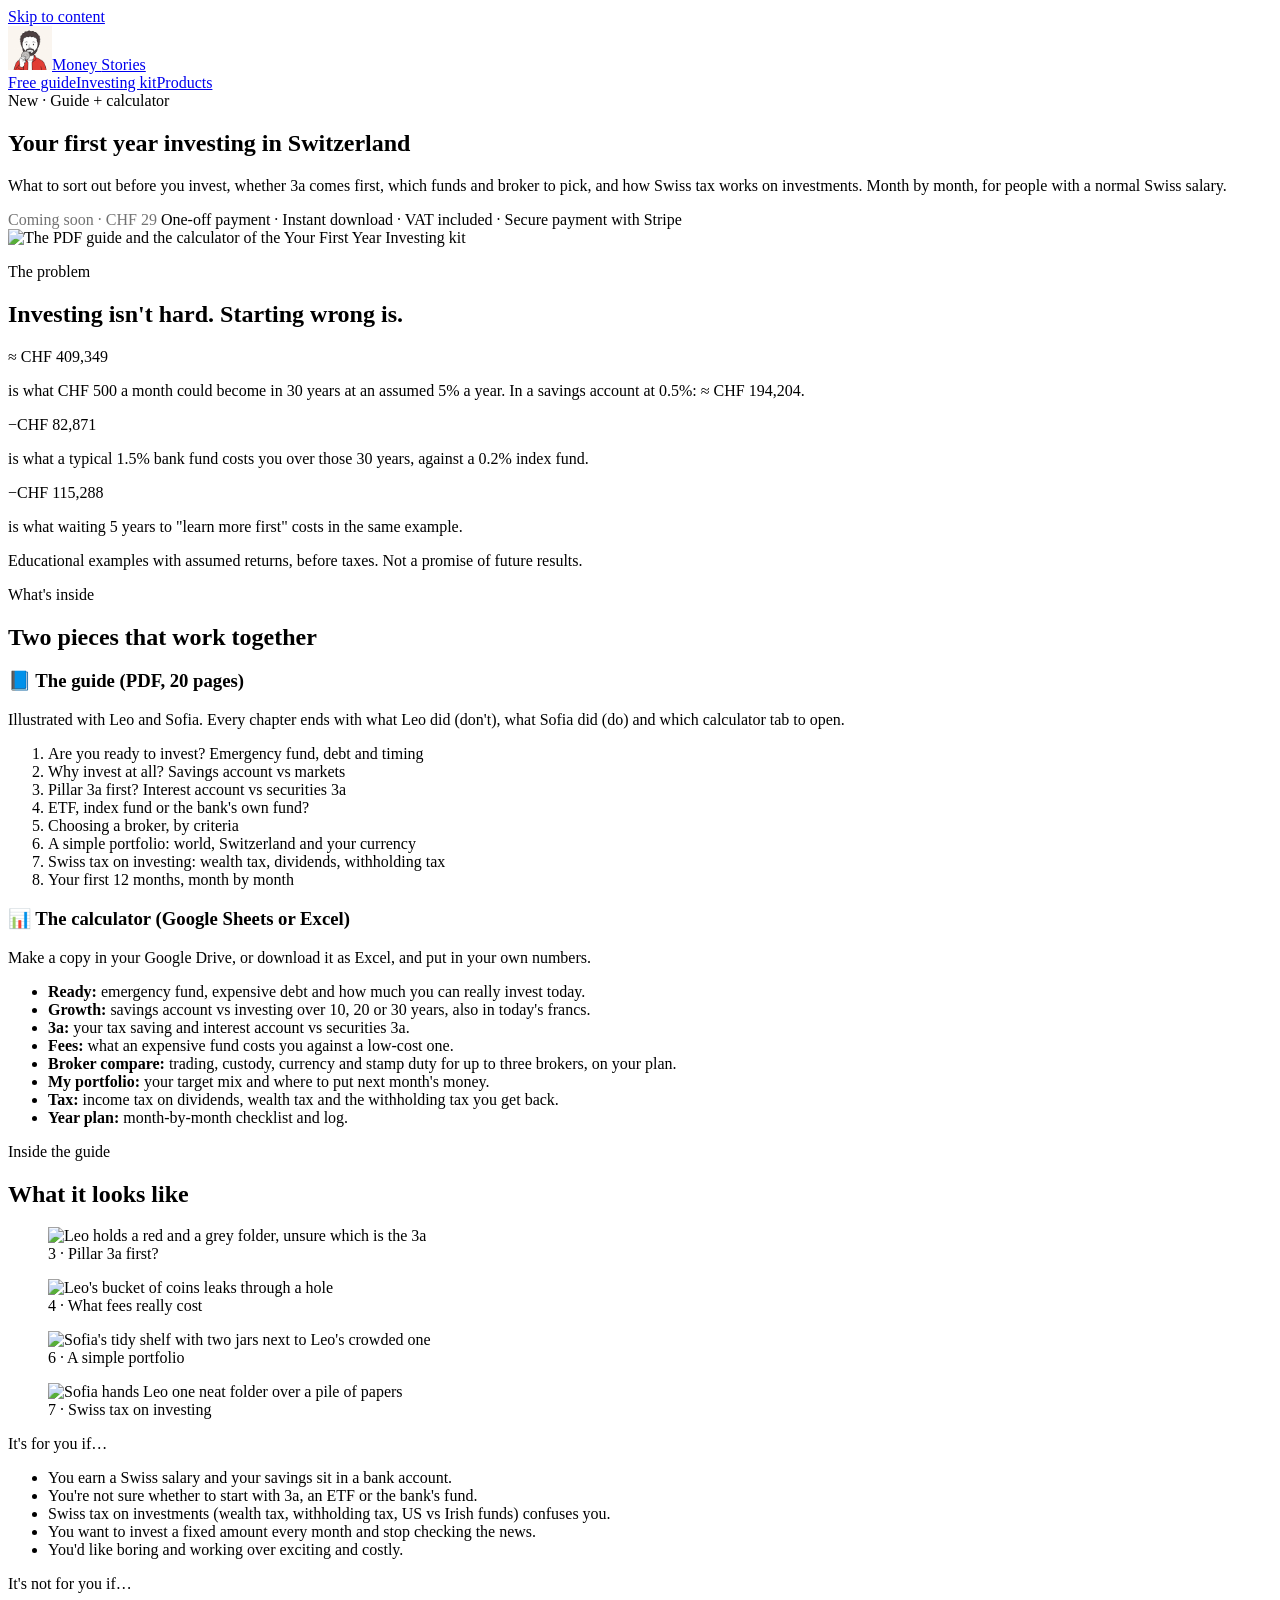
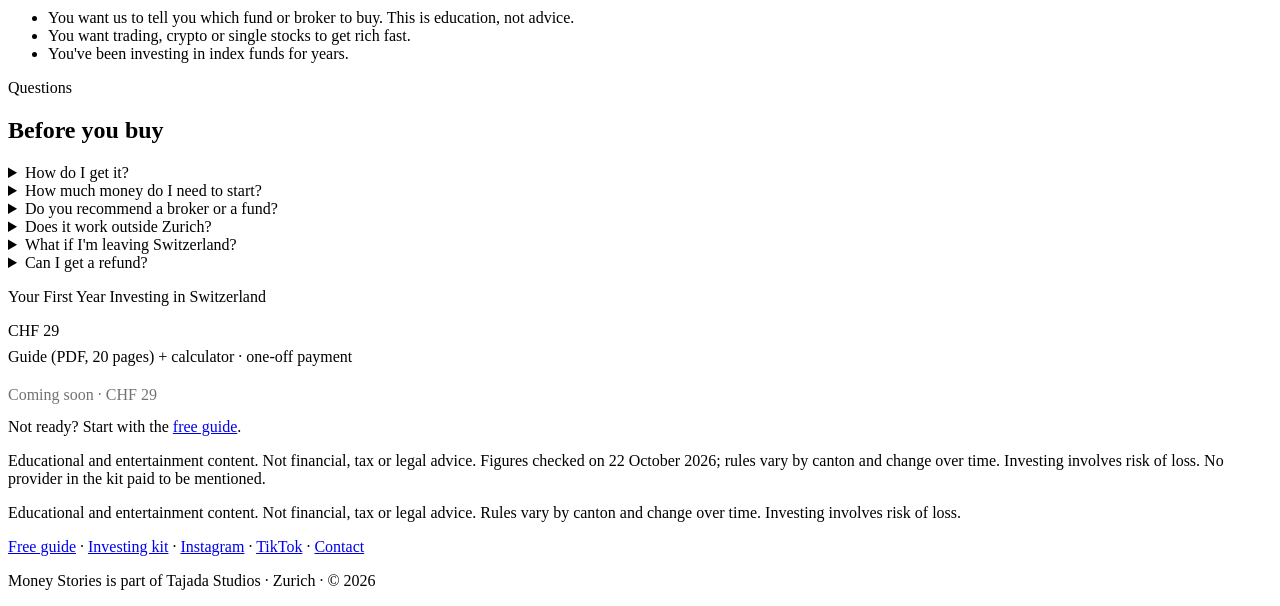
==== public/first-year-investing/index.html @ eb044dd4 "Move site to Netlify layout; add free guide, investing kit and protected download page - public/ hol" ====
<!doctype html>
<html lang="en">
<head>
<meta charset="utf-8">
<meta name="viewport" content="width=device-width, initial-scale=1">
<title>Your First Year Investing in Switzerland · Money Stories</title>
<meta name="description" content="Illustrated guide + calculator to start investing with a Swiss salary: emergency fund, pillar 3a, fees, choosing a broker, a simple portfolio, Swiss tax and a month-by-month plan.">
<link rel="canonical" href="https://money-stories.ch/first-year-investing/">
<meta property="og:type" content="product">
<meta property="og:site_name" content="Money Stories">
<meta property="og:title" content="Your First Year Investing in Switzerland · Money Stories">
<meta property="og:description" content="Illustrated guide + calculator to start investing with a Swiss salary: emergency fund, pillar 3a, fees, choosing a broker, a simple portfolio, Swiss tax and a month-by-month plan.">
<meta property="og:url" content="https://money-stories.ch/first-year-investing/">
<meta property="og:image" content="https://money-stories.ch/img/kit/og-kit.jpg">
<meta name="twitter:card" content="summary_large_image">
<meta name="theme-color" content="#F6F3EC">
<link rel="icon" href="/assets/img/favicon.png">
<link rel="apple-touch-icon" href="/assets/img/apple-touch-icon.png">
<link rel="preload" href="/assets/fonts/anton.woff2" as="font" type="font/woff2" crossorigin>
<link rel="stylesheet" href="/css/site.css">
</head>
<body>
<a class="skip" href="#content">Skip to content</a>
<div class="wrap">
  <header class="site-header">
    <a class="logo" href="/"><img src="/assets/img/avatar.jpg" alt="" width="44" height="44">Money <span>Stories</span></a>
    <nav class="site-nav" aria-label="Main"><a href="/start/">Free guide</a><a href="/first-year-investing/" aria-current="page">Investing kit</a><a href="/products/">Products</a></nav>
  </header>
</div>
<main id="content">
<section class="kit-hero">
  <div class="wrap kit-hero-grid">
    <div>
      <span class="pill">New · Guide + calculator</span>
      <h1>Your first year <span class="mark">investing</span> in Switzerland</h1>
      <p class="lead">What to sort out before you invest, whether 3a comes first, which funds and broker to pick, and how Swiss tax works on investments. Month by month, for people with a normal Swiss salary.</p>
      <div class="kit-buy"><span class="btn btn--big" aria-disabled="true" style="opacity:.55;cursor:default">Coming soon · CHF 29</span>
        <span class="kit-note">One-off payment · Instant download · VAT included · Secure payment with Stripe</span></div>
    </div>
    <img src="/img/kit/kit-wide.webp" alt="The PDF guide and the calculator of the Your First Year Investing kit" width="1400" height="875">
  </div>
</section>

<section class="section">
  <div class="wrap">
    <p class="eyebrow">The problem</p>
    <h2>Investing isn't hard. <span class="mark">Starting wrong is.</span></h2>
    <div class="kit-facts">
      <div class="card card-pad"><span class="num">≈&nbsp;CHF&nbsp;409,349</span><p>is what CHF 500 a month could become in 30 years at an assumed 5% a year. In a savings account at 0.5%: ≈&nbsp;CHF&nbsp;194,204.</p></div>
      <div class="card card-pad"><span class="num loss">−CHF&nbsp;82,871</span><p>is what a typical 1.5% bank fund costs you over those 30 years, against a 0.2% index fund.</p></div>
      <div class="card card-pad"><span class="num loss">−CHF&nbsp;115,288</span><p>is what waiting 5 years to "learn more first" costs in the same example.</p></div>
    </div>
    <p class="kit-note" style="margin-top:16px">Educational examples with assumed returns, before taxes. Not a promise of future results.</p>
  </div>
</section>

<section class="section alt">
  <div class="wrap">
    <p class="eyebrow">What's inside</p>
    <h2>Two pieces that <span class="mark">work together</span></h2>
    <div class="kit-two">
      <div class="card card-pad">
        <h3>📘 The guide (PDF, 20 pages)</h3>
        <p class="muted">Illustrated with Leo and Sofia. Every chapter ends with what Leo did (don't), what Sofia did (do) and which calculator tab to open.</p>
        <ol class="kit-list"><li>Are you ready to invest? Emergency fund, debt and timing</li><li>Why invest at all? Savings account vs markets</li><li>Pillar 3a first? Interest account vs securities 3a</li><li>ETF, index fund or the bank's own fund?</li><li>Choosing a broker, by criteria</li><li>A simple portfolio: world, Switzerland and your currency</li><li>Swiss tax on investing: wealth tax, dividends, withholding tax</li><li>Your first 12 months, month by month</li></ol>
      </div>
      <div class="card card-pad">
        <h3>📊 The calculator (Google Sheets or Excel)</h3>
        <p class="muted">Make a copy in your Google Drive, or download it as Excel, and put in your own numbers.</p>
        <ul class="kit-list"><li><strong>Ready:</strong> emergency fund, expensive debt and how much you can really invest today.</li><li><strong>Growth:</strong> savings account vs investing over 10, 20 or 30 years, also in today's francs.</li><li><strong>3a:</strong> your tax saving and interest account vs securities 3a.</li><li><strong>Fees:</strong> what an expensive fund costs you against a low-cost one.</li><li><strong>Broker compare:</strong> trading, custody, currency and stamp duty for up to three brokers, on your plan.</li><li><strong>My portfolio:</strong> your target mix and where to put next month's money.</li><li><strong>Tax:</strong> income tax on dividends, wealth tax and the withholding tax you get back.</li><li><strong>Year plan:</strong> month-by-month checklist and log.</li></ul>
      </div>
    </div>
  </div>
</section>

<section class="section">
  <div class="wrap">
    <p class="eyebrow">Inside the guide</p>
    <h2>What it <span class="mark">looks like</span></h2>
    <div class="kit-gallery"><figure class="card"><img src="/img/kit/ch3.webp" alt="Leo holds a red and a grey folder, unsure which is the 3a" width="1200" height="805" loading="lazy"><figcaption>3 · Pillar 3a first?</figcaption></figure><figure class="card"><img src="/img/kit/ch4.webp" alt="Leo's bucket of coins leaks through a hole" width="1200" height="805" loading="lazy"><figcaption>4 · What fees really cost</figcaption></figure><figure class="card"><img src="/img/kit/ch6.webp" alt="Sofia's tidy shelf with two jars next to Leo's crowded one" width="1200" height="805" loading="lazy"><figcaption>6 · A simple portfolio</figcaption></figure><figure class="card"><img src="/img/kit/ch7.webp" alt="Sofia hands Leo one neat folder over a pile of papers" width="1200" height="805" loading="lazy"><figcaption>7 · Swiss tax on investing</figcaption></figure></div>
  </div>
</section>

<section class="section alt">
  <div class="wrap kit-two">
    <div>
      <p class="eyebrow">It's for you if…</p>
      <ul class="kit-list kit-yes">
        <li>You earn a Swiss salary and your savings sit in a bank account.</li>
        <li>You're not sure whether to start with 3a, an ETF or the bank's fund.</li>
        <li>Swiss tax on investments (wealth tax, withholding tax, US vs Irish funds) confuses you.</li>
        <li>You want to invest a fixed amount every month and stop checking the news.</li>
        <li>You'd like boring and working over exciting and costly.</li>
      </ul>
    </div>
    <div>
      <p class="eyebrow">It's not for you if…</p>
      <ul class="kit-list kit-no">
        <li>You want us to tell you which fund or broker to buy. This is education, not advice.</li>
        <li>You want trading, crypto or single stocks to get rich fast.</li>
        <li>You've been investing in index funds for years.</li>
      </ul>
    </div>
  </div>
</section>

<section class="section">
  <div class="wrap narrow">
    <p class="eyebrow">Questions</p>
    <h2>Before you <span class="mark">buy</span></h2>
    <details><summary>How do I get it?</summary><p>Right after paying you land on your download page: the PDF guide and the calculator (copy it to Google Sheets or download it as Excel). The link is also in your Stripe receipt.</p></details>
    <details><summary>How much money do I need to start?</summary><p>None to read it. The examples use CHF 500 a month, but every number in the calculator is yours to change.</p></details>
    <details><summary>Do you recommend a broker or a fund?</summary><p>No. You get the criteria and a calculator to compare on your own plan. We keep a separate, up-to-date broker comparison on money-stories.ch.</p></details>
    <details><summary>Does it work outside Zurich?</summary><p>Yes. The rules are Swiss; where a canton matters (tax rates, wealth-tax allowances, filing thresholds) the guide says so and the calculator lets you enter your canton's numbers.</p></details>
    <details><summary>What if I'm leaving Switzerland?</summary><p>The guide covers what happens to your 3a and pension fund when you leave, and why the currency you'll retire in matters.</p></details>
    <details><summary>Can I get a refund?</summary><p>It's a digital download, available immediately. If something doesn't work, write to <a class="link" href="mailto:kikotajada@gmail.com">kikotajada@gmail.com</a> and we'll sort it out.</p></details>
  </div>
</section>

<section class="section">
  <div class="wrap">
    <div class="card price-card">
      <p class="eyebrow">Your First Year Investing in Switzerland</p>
      <span class="num">CHF 29</span>
      <p class="muted" style="margin:8px 0 20px">Guide (PDF, 20 pages) + calculator · one-off payment</p>
      <span class="btn btn--big" aria-disabled="true" style="opacity:.55;cursor:default">Coming soon · CHF 29</span>
      <p class="kit-note" style="margin-top:14px">Not ready? Start with the <a class="link" href="/start/">free guide</a>.</p>
    </div>
    <p class="disclaimer">Educational and entertainment content. Not financial, tax or legal advice. Figures checked on 22 October 2026; rules vary by canton and change over time. Investing involves risk of loss. No provider in the kit paid to be mentioned.</p>
  </div>
</section>
</main>
<div class="wrap">
  <footer class="site-footer">
    <p>Educational and entertainment content. Not financial, tax or legal advice. Rules vary by canton and change over time. Investing involves risk of loss.</p>
    <p><a href="/start/">Free guide</a> · <a href="/first-year-investing/">Investing kit</a> · <a href="https://www.instagram.com/money_stories.ch/" rel="noopener">Instagram</a> · <a href="https://www.tiktok.com/@money_stories.ch" rel="noopener">TikTok</a> · <a href="mailto:kikotajada@gmail.com">Contact</a></p>
    <p>Money Stories is part of Tajada Studios · Zurich · © 2026</p>
  </footer>
</div>
</body>
</html>
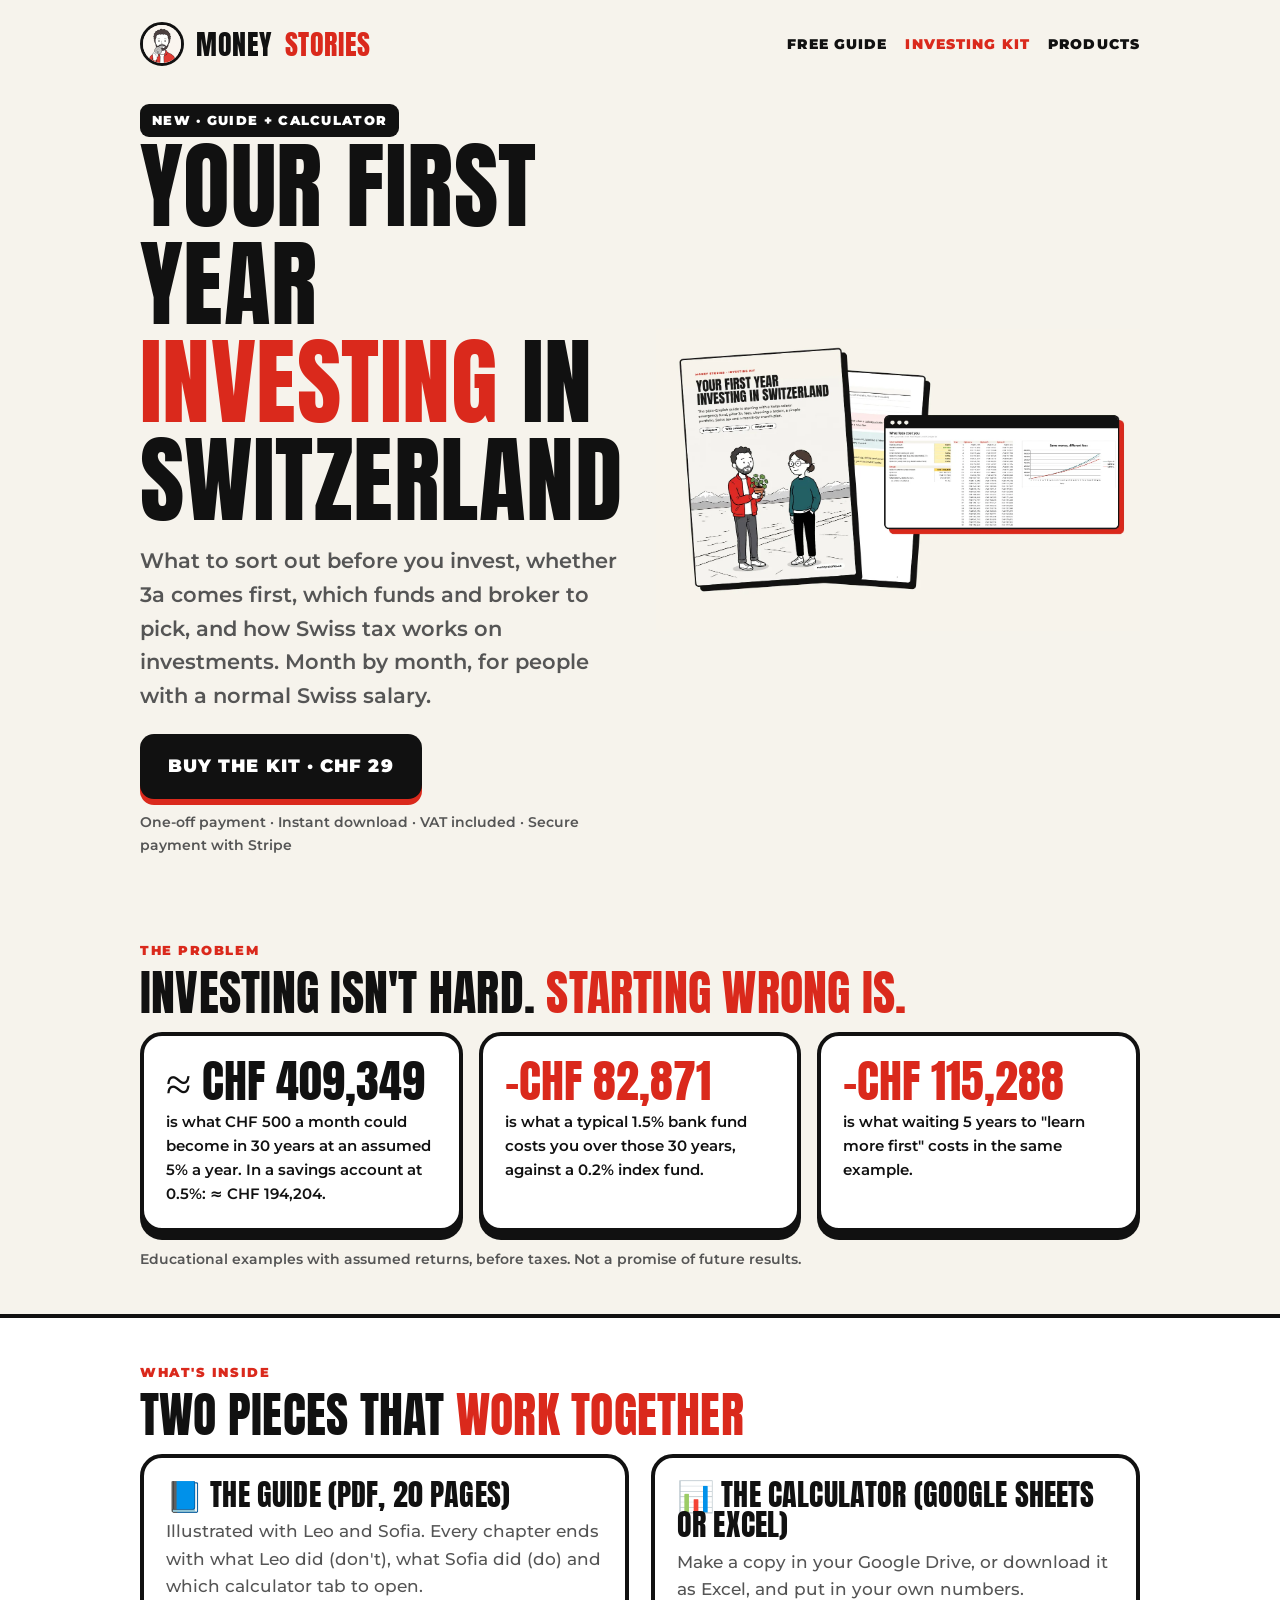
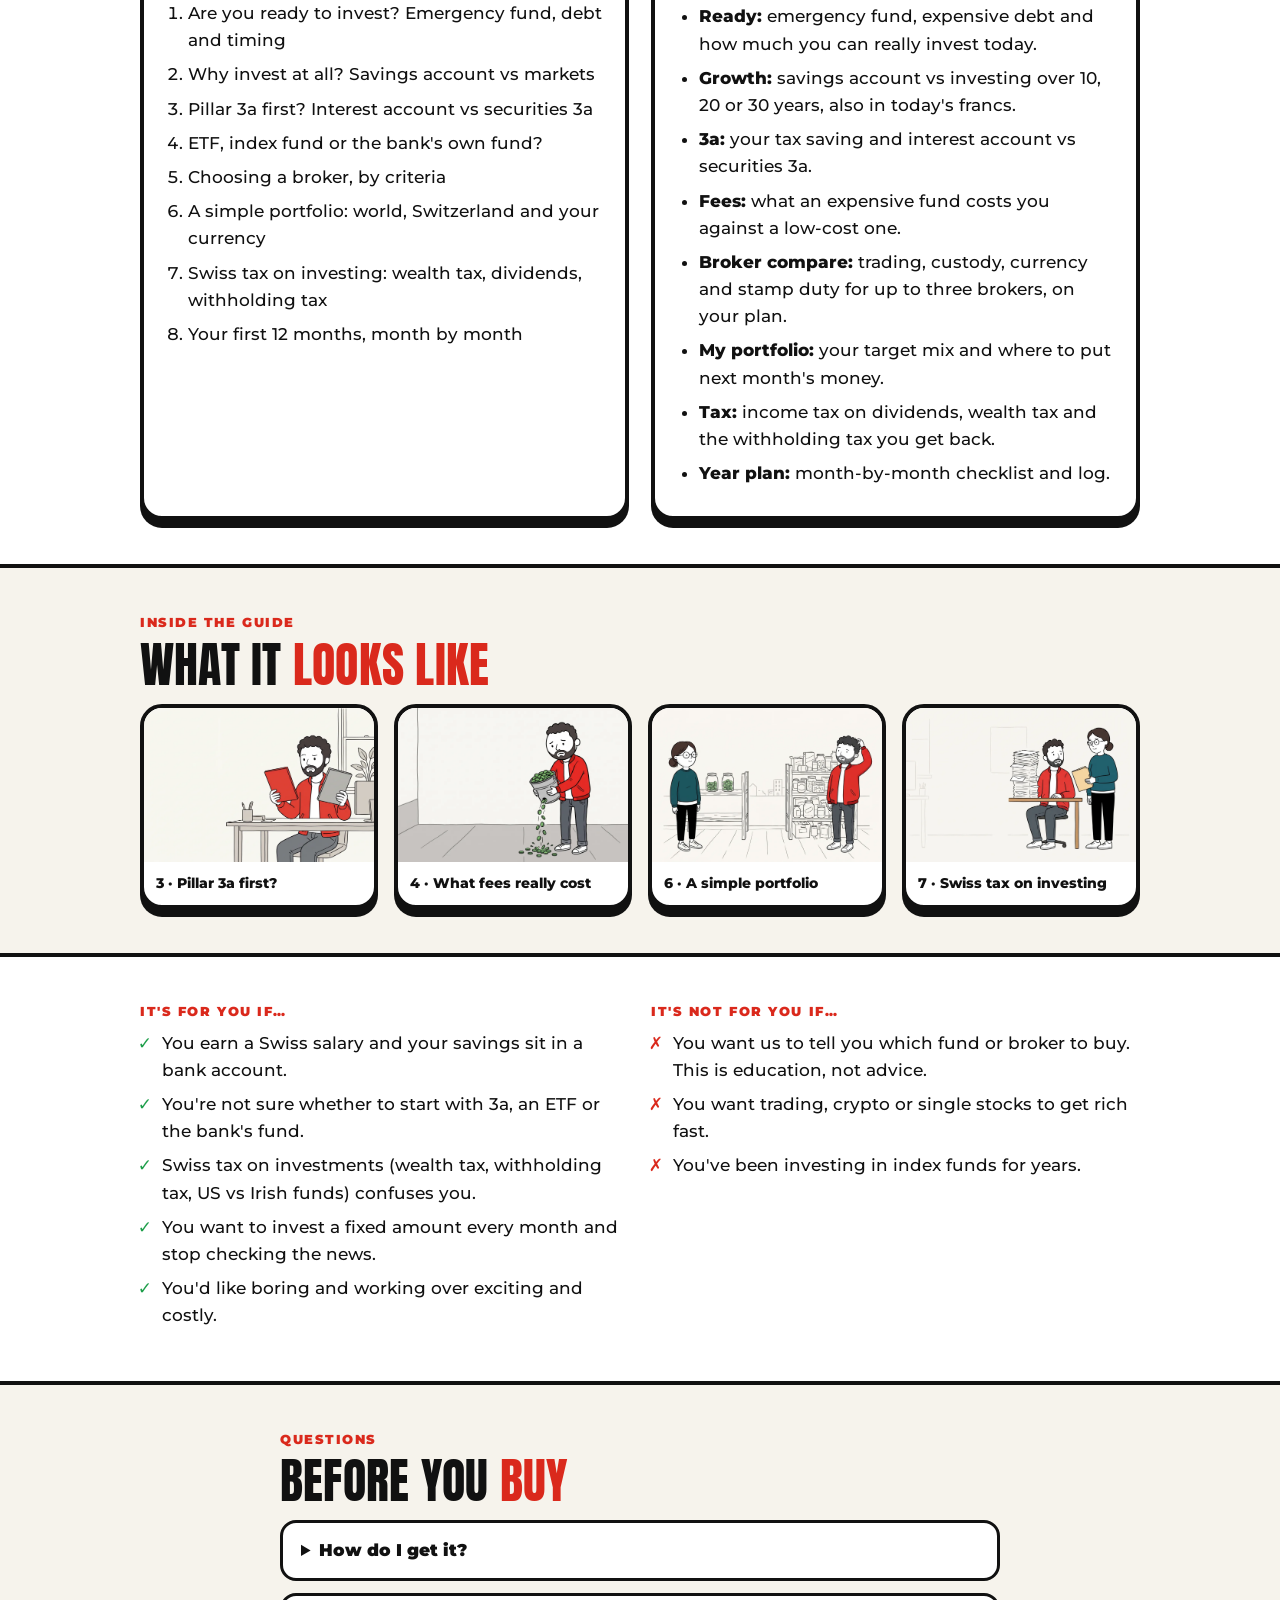
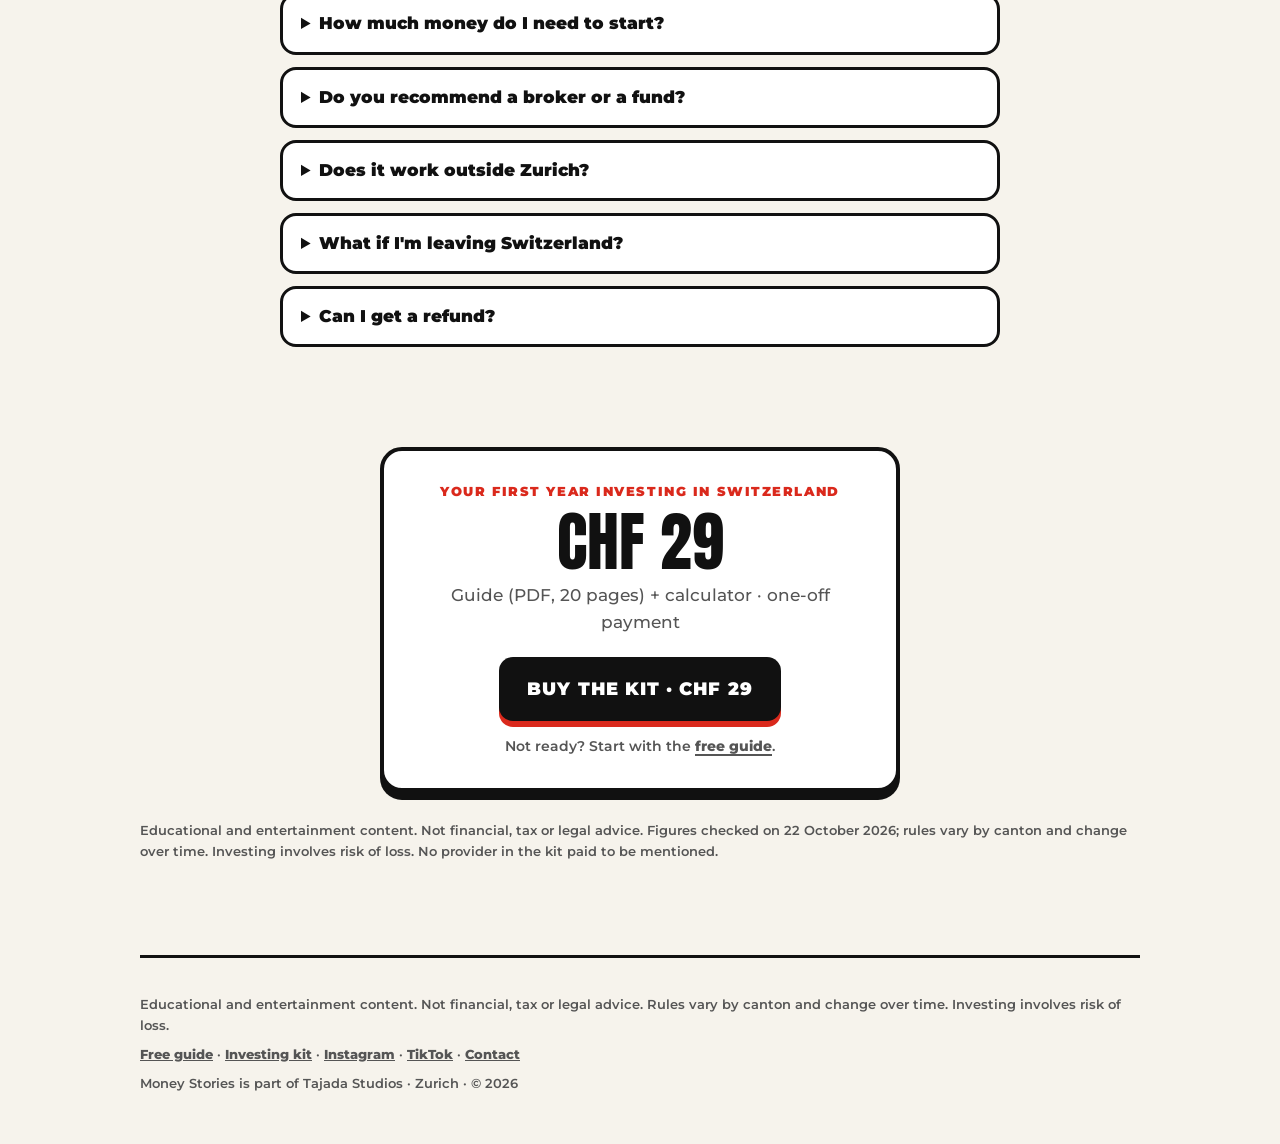
==== commit ae0950e4: "Add Stripe Payment Link to the kit page (CHF 29, redirect to /first-year-investing/thanks) Co-Author" ====
--- a/public/first-year-investing/index.html
+++ b/public/first-year-investing/index.html
@@ -34,7 +34,7 @@
       <span class="pill">New · Guide + calculator</span>
       <h1>Your first year <span class="mark">investing</span> in Switzerland</h1>
       <p class="lead">What to sort out before you invest, whether 3a comes first, which funds and broker to pick, and how Swiss tax works on investments. Month by month, for people with a normal Swiss salary.</p>
-      <div class="kit-buy"><span class="btn btn--big" aria-disabled="true" style="opacity:.55;cursor:default">Coming soon · CHF 29</span>
+      <div class="kit-buy"><a class="btn btn--big" href="https://buy.stripe.com/eVq00kdnEfbBcKd4KT38404" data-checkout>Buy the kit · CHF 29</a>
         <span class="kit-note">One-off payment · Instant download · VAT included · Secure payment with Stripe</span></div>
     </div>
     <img src="/img/kit/kit-wide.webp" alt="The PDF guide and the calculator of the Your First Year Investing kit" width="1400" height="875">
@@ -123,7 +123,7 @@
       <p class="eyebrow">Your First Year Investing in Switzerland</p>
       <span class="num">CHF 29</span>
       <p class="muted" style="margin:8px 0 20px">Guide (PDF, 20 pages) + calculator · one-off payment</p>
-      <span class="btn btn--big" aria-disabled="true" style="opacity:.55;cursor:default">Coming soon · CHF 29</span>
+      <a class="btn btn--big" href="https://buy.stripe.com/eVq00kdnEfbBcKd4KT38404" data-checkout>Buy the kit · CHF 29</a>
       <p class="kit-note" style="margin-top:14px">Not ready? Start with the <a class="link" href="/start/">free guide</a>.</p>
     </div>
     <p class="disclaimer">Educational and entertainment content. Not financial, tax or legal advice. Figures checked on 22 October 2026; rules vary by canton and change over time. Investing involves risk of loss. No provider in the kit paid to be mentioned.</p>
--- a/css/site.css
+++ b/css/site.css
@@ -0,0 +1,148 @@
+/* Money Stories · shared styles for the inner pages (home keeps its own inline styles). */
+@font-face{font-family:Anton;src:url(/assets/fonts/anton.woff2) format('woff2');font-display:swap}
+@font-face{font-family:Montserrat;font-weight:500;src:url(/assets/fonts/montserrat-latin-500-normal.woff2) format('woff2');font-display:swap}
+@font-face{font-family:Montserrat;font-weight:600;src:url(/assets/fonts/montserrat-latin-600-normal.woff2) format('woff2');font-display:swap}
+@font-face{font-family:Montserrat;font-weight:700;src:url(/assets/fonts/montserrat-latin-700-normal.woff2) format('woff2');font-display:swap}
+@font-face{font-family:Montserrat;font-weight:800;src:url(/assets/fonts/montserrat-latin-800-normal.woff2) format('woff2');font-display:swap}
+@font-face{font-family:Montserrat;font-weight:900;src:url(/assets/fonts/montserrat-latin-900-normal.woff2) format('woff2');font-display:swap}
+:root{--bg:#F6F3EC;--ink:#111;--muted:#555;--red:#DA291C;--teal:#1F6F78;--green:#1E9E4A;--card:#fff;--line:#E2DDD2}
+*{box-sizing:border-box;margin:0;padding:0}
+html{-webkit-text-size-adjust:100%}
+body{background:var(--bg);color:var(--ink);font-family:Montserrat,system-ui,sans-serif;font-weight:500;line-height:1.6;font-size:17px}
+a{color:inherit}
+img{max-width:100%;height:auto}
+strong,b{font-weight:800}
+.wrap{max-width:1040px;margin:0 auto;padding:0 20px}
+.narrow{max-width:760px}
+.skip{position:absolute;left:-9999px}.skip:focus{left:12px;top:12px;background:#fff;padding:8px 12px;z-index:10}
+
+/* Header / footer (same markup on every inner page) */
+.site-header{padding:22px 0;display:flex;align-items:center;justify-content:space-between;gap:16px}
+.logo{display:flex;align-items:center;gap:12px;text-decoration:none;font-family:Anton;font-size:28px;letter-spacing:.02em;text-transform:uppercase;line-height:1}
+.logo img{width:44px;height:44px;border-radius:50%;border:3px solid var(--ink)}
+.logo span{color:var(--red)}
+.site-nav a{font-weight:900;font-size:14px;letter-spacing:.08em;text-transform:uppercase;text-decoration:none;margin-left:18px}
+.site-nav a[aria-current]{color:var(--red)}
+.site-footer{padding:36px 0 50px;font-size:13px;color:var(--muted);border-top:3px solid var(--ink);margin-top:50px;font-weight:600}
+.site-footer p+p{margin-top:8px}
+.site-footer a{font-weight:800}
+
+/* Type */
+h1,h2,h3{font-family:Anton;font-weight:400;text-transform:uppercase;line-height:1.02;letter-spacing:.005em}
+h1{font-size:clamp(48px,9vw,96px)}
+h2{font-size:clamp(32px,5vw,48px);margin-bottom:14px}
+h3{font-size:clamp(24px,3vw,30px);margin-bottom:8px}
+.mark{color:var(--red)}
+.lead{font-size:clamp(18px,2.3vw,21px);color:var(--muted);font-weight:600;margin:16px 0 22px;max-width:620px}
+.muted{color:var(--muted)}
+.small{font-size:14px}
+.eyebrow{font-weight:900;font-size:13px;letter-spacing:.12em;text-transform:uppercase;color:var(--red);margin-bottom:8px}
+.num{font-family:Anton;font-size:clamp(34px,5vw,46px);line-height:1;display:block;margin-bottom:6px}
+.num.loss{color:var(--red)}
+
+/* Components */
+.btn{display:inline-block;background:var(--ink);color:#fff;font-weight:900;letter-spacing:.06em;text-transform:uppercase;text-decoration:none;padding:14px 22px;border-radius:14px;box-shadow:0 6px 0 var(--red);border:0;font-family:inherit;font-size:15px;cursor:pointer;transition:transform .1s}
+.btn:hover{transform:translateY(-2px)}
+.btn:active{transform:translateY(3px);box-shadow:0 3px 0 var(--red)}
+.btn--light{background:#fff;color:var(--ink);border:3px solid var(--ink);box-shadow:0 6px 0 var(--ink)}
+.btn--big{font-size:18px;padding:18px 28px}
+.card{background:var(--card);border:4px solid var(--ink);border-radius:22px;box-shadow:0 8px 0 var(--ink)}
+.card-pad{padding:22px}
+.pill,.badge{display:inline-block;background:var(--ink);color:#fff;font-weight:900;font-size:13px;letter-spacing:.1em;padding:6px 12px;border-radius:9px;text-transform:uppercase}
+.badge--free{background:var(--green)}
+.badge--paid{background:var(--red)}
+.section{padding:44px 0}
+.alt{background:#fff;border-top:4px solid var(--ink);border-bottom:4px solid var(--ink)}
+.link{font-weight:800;text-decoration:underline;text-decoration-thickness:2px;text-underline-offset:3px}
+.disclaimer{font-size:13px;color:var(--muted);font-weight:600;margin-top:28px}
+details{background:#fff;border:3px solid var(--ink);border-radius:16px;padding:14px 18px;margin-bottom:12px}
+summary{font-weight:900;cursor:pointer}
+details p{margin-top:10px;color:var(--muted)}
+
+/* Leo / Sofia boxes */
+.duo{display:grid;grid-template-columns:1fr 1fr;gap:12px;margin-top:14px}
+.who{border-radius:14px;padding:12px 14px;font-size:15px;border-left:8px solid}
+.who b{display:block;font-size:12px;letter-spacing:.1em;text-transform:uppercase;margin-bottom:2px}
+.who--leo{background:#FCEBE9;border-color:var(--red)}.who--leo b{color:var(--red)}
+.who--sofia{background:#E3F0F1;border-color:var(--teal)}.who--sofia b{color:var(--teal)}
+
+/* Free guide (/start/) */
+.st-hero{padding:16px 0 30px}
+.st-hero-grid{display:grid;grid-template-columns:1.25fr .75fr;gap:28px;align-items:end}
+.st-hero-img{width:100%;max-width:340px;justify-self:center;border-radius:22px;border:4px solid var(--ink);box-shadow:0 8px 0 var(--ink)}
+.st-facts{display:grid;grid-template-columns:repeat(3,1fr);gap:16px;padding:22px;margin-bottom:12px}
+.st-facts p{font-size:15px;font-weight:600}
+.st-group{margin:46px 0 16px}
+.st-moves{list-style:none;display:grid;gap:22px}
+.st-move{padding:24px 24px 22px;position:relative}
+.st-n{position:absolute;top:-18px;left:20px;background:var(--red);color:#fff;font-family:Anton;font-size:24px;width:46px;height:46px;border-radius:50%;display:grid;place-items:center;border:4px solid var(--ink)}
+.st-move h3{margin-top:12px}
+.st-move ul{padding-left:20px;margin:8px 0}.st-move li{margin-bottom:6px}
+.st-move p{margin-bottom:8px}
+.st-move table{width:100%;border-collapse:collapse;font-size:15px;margin:10px 0}
+.st-move th{text-align:left;font-weight:900;border-bottom:3px solid var(--ink);padding:8px 6px}
+.st-move td{border-bottom:1px solid var(--line);padding:8px 6px;vertical-align:top}
+.st-img{border-radius:16px;border:3px solid var(--ink);margin:6px 0 10px;width:100%}
+.kit-box{display:grid;grid-template-columns:200px 1fr;gap:24px;align-items:center;padding:24px;text-decoration:none;margin-top:44px;box-shadow:0 8px 0 var(--red)}
+.kit-box img{border-radius:14px}
+.kit-box h2{margin:10px 0 8px}
+.kit-box p{color:var(--muted);margin-bottom:16px}
+.checklist{list-style:none;padding:22px;margin-top:16px}
+.checklist li{display:flex;gap:12px;align-items:flex-start;padding:8px 0;border-bottom:1px solid var(--line);font-weight:600}
+.checklist li:last-child{border-bottom:0}
+.checklist input{width:22px;height:22px;accent-color:var(--green);flex:none;margin-top:2px}
+.sources{font-size:14px;color:var(--muted);padding-left:20px}.sources li{margin-bottom:4px}
+
+/* Kit page */
+.kit-hero{padding:16px 0 40px}
+.kit-hero-grid{display:grid;grid-template-columns:1fr 1fr;gap:32px;align-items:center}
+.kit-buy{display:flex;flex-direction:column;gap:12px;align-items:flex-start}
+.kit-note{font-size:14px;color:var(--muted);font-weight:600}
+.kit-facts{display:grid;grid-template-columns:repeat(3,1fr);gap:16px}
+.kit-facts p{font-size:15px;font-weight:600}
+.kit-two{display:grid;grid-template-columns:1fr 1fr;gap:22px}
+.kit-list{padding-left:22px}.kit-list li{margin-bottom:7px}
+.kit-gallery{display:grid;grid-template-columns:repeat(4,1fr);gap:16px}
+.kit-gallery figure{overflow:hidden}
+.kit-gallery img{display:block;width:100%}
+.kit-gallery figcaption{padding:10px 12px;font-weight:800;font-size:14px}
+.kit-yes li::marker{content:'✓  ';color:var(--green);font-weight:900}
+.kit-no li::marker{content:'✗  ';color:var(--red);font-weight:900}
+.price-card{text-align:center;padding:30px;max-width:520px;margin:0 auto}
+.price-card .num{font-size:64px}
+
+/* Products */
+.prod-grid{display:grid;grid-template-columns:repeat(2,1fr);gap:22px}
+.prod{overflow:hidden;text-decoration:none;display:flex;flex-direction:column}
+.prod img{display:block;width:100%;border-bottom:4px solid var(--ink)}
+.prod div{padding:20px}
+.prod h3{margin:10px 0 6px}
+.prod p{color:var(--muted);font-size:15px;margin-bottom:14px}
+
+/* Thank-you page */
+.thanks{padding:20px 0 30px}
+.thanks h1{font-size:clamp(42px,7vw,72px);margin:14px 0 6px}
+.steps{display:grid;gap:18px;margin-top:22px}
+.step{display:grid;grid-template-columns:52px 1fr;gap:16px;align-items:start}
+.step .n{background:var(--red);color:#fff;font-family:Anton;font-size:24px;width:48px;height:48px;border-radius:50%;display:grid;place-items:center;border:4px solid var(--ink)}
+.step h2{font-size:30px;margin-bottom:6px}
+.dl{display:flex;flex-wrap:wrap;gap:14px;margin-top:14px}
+.tip{margin-top:26px;font-size:15px}
+
+@media (max-width:860px){
+  .st-hero-grid,.kit-hero-grid,.kit-two{grid-template-columns:1fr}
+  .st-hero-img{max-width:240px;order:-1}
+  .kit-gallery{grid-template-columns:1fr 1fr}
+  .prod-grid{grid-template-columns:1fr}
+}
+@media (max-width:640px){
+  body{font-size:16px}
+  .site-nav{display:none}
+  .st-facts,.kit-facts{grid-template-columns:1fr}
+  .duo{grid-template-columns:1fr}
+  .kit-box{grid-template-columns:1fr}.kit-box img{max-width:200px}
+  .step{grid-template-columns:1fr}
+  .st-move{padding:24px 16px 18px}
+  .st-move table{table-layout:fixed;font-size:13px}
+  .st-move th,.st-move td{padding:6px 4px;overflow-wrap:anywhere}
+}
